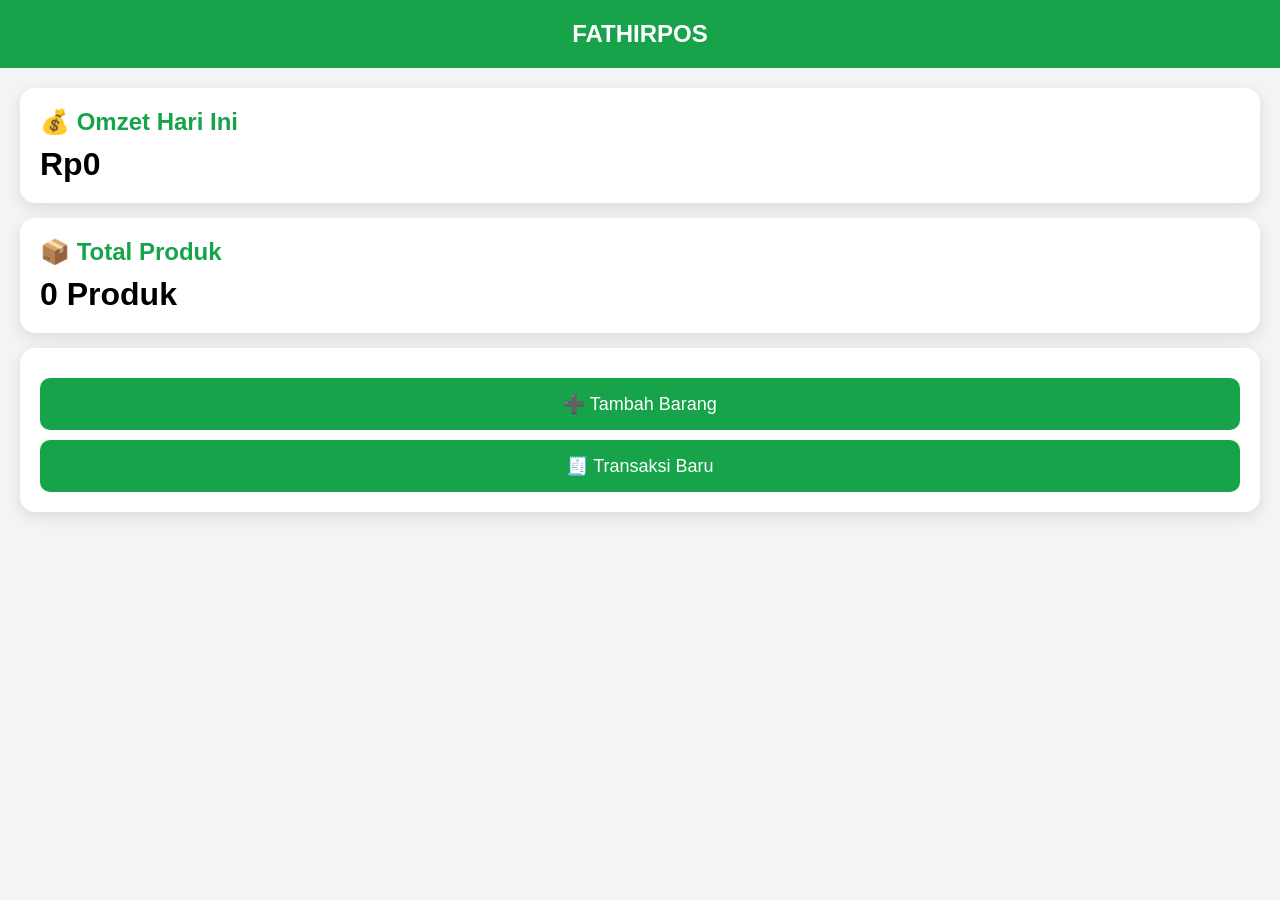
==== dashboard.html @ ef97a429 "Update dashboard.html" ====
<!DOCTYPE html>
<html lang="id">
<head>
    <meta charset="UTF-8">
    <meta name="viewport" content="width=device-width, initial-scale=1.0">
    <title>Dashboard FATHIRPOS</title>

    <style>
        *{
            margin:0;
            padding:0;
            box-sizing:border-box;
            font-family:Arial,sans-serif;
        }

        body{
            background:#f3f4f6;
        }

        header{
            background:#16a34a;
            color:white;
            padding:20px;
            text-align:center;
            font-size:24px;
            font-weight:bold;
        }

        .container{
            padding:20px;
        }

        .card{
            background:white;
            padding:20px;
            border-radius:15px;
            margin-bottom:15px;
            box-shadow:0 5px 15px rgba(0,0,0,.1);
        }

        .card h2{
            color:#16a34a;
            margin-bottom:10px;
        }

        button{
            width:100%;
            padding:15px;
            background:#16a34a;
            color:white;
            border:none;
            border-radius:10px;
            font-size:18px;
            margin-top:10px;
        }
    </style>
</head>

<body>

<header>
    FATHIRPOS
</header>

<div class="container">

    <div class="card">
        <h2>💰 Omzet Hari Ini</h2>
        <h1>Rp0</h1>
    </div>

    <div class="card">
        <h2>📦 Total Produk</h2>
        <h1 id="totalProduk">0 Produk</h1>
    </div>

    <div class="card">
        <button onclick="tambahBarang()">
    ➕ Tambah Barang
        </button>
        <button onclick="alert('Fitur segera hadir')">
            🧾 Transaksi Baru
        </button>
    </div>

</div>

<script>
function tambahBarang() {

    let nama = prompt("Nama Barang:");
    if (!nama) return;

    let harga = prompt("Harga Barang:");
    if (!harga) return;

    let stok = prompt("Stok Barang:");
    if (!stok) return;

    let produk = JSON.parse(localStorage.getItem("produk")) || [];

    produk.push({
        nama: nama,
        harga: Number(harga),
        stok: Number(stok)
    });

    localStorage.setItem("produk", JSON.stringify(produk));

    alert("Barang berhasil ditambahkan!");

    tampilProduk();
}

function tampilProduk(){

    let produk = JSON.parse(localStorage.getItem("produk")) || [];

    document.getElementById("totalProduk").innerHTML =
        produk.length + " Produk";
}

window.onload = tampilProduk;
</script></body>
</html>
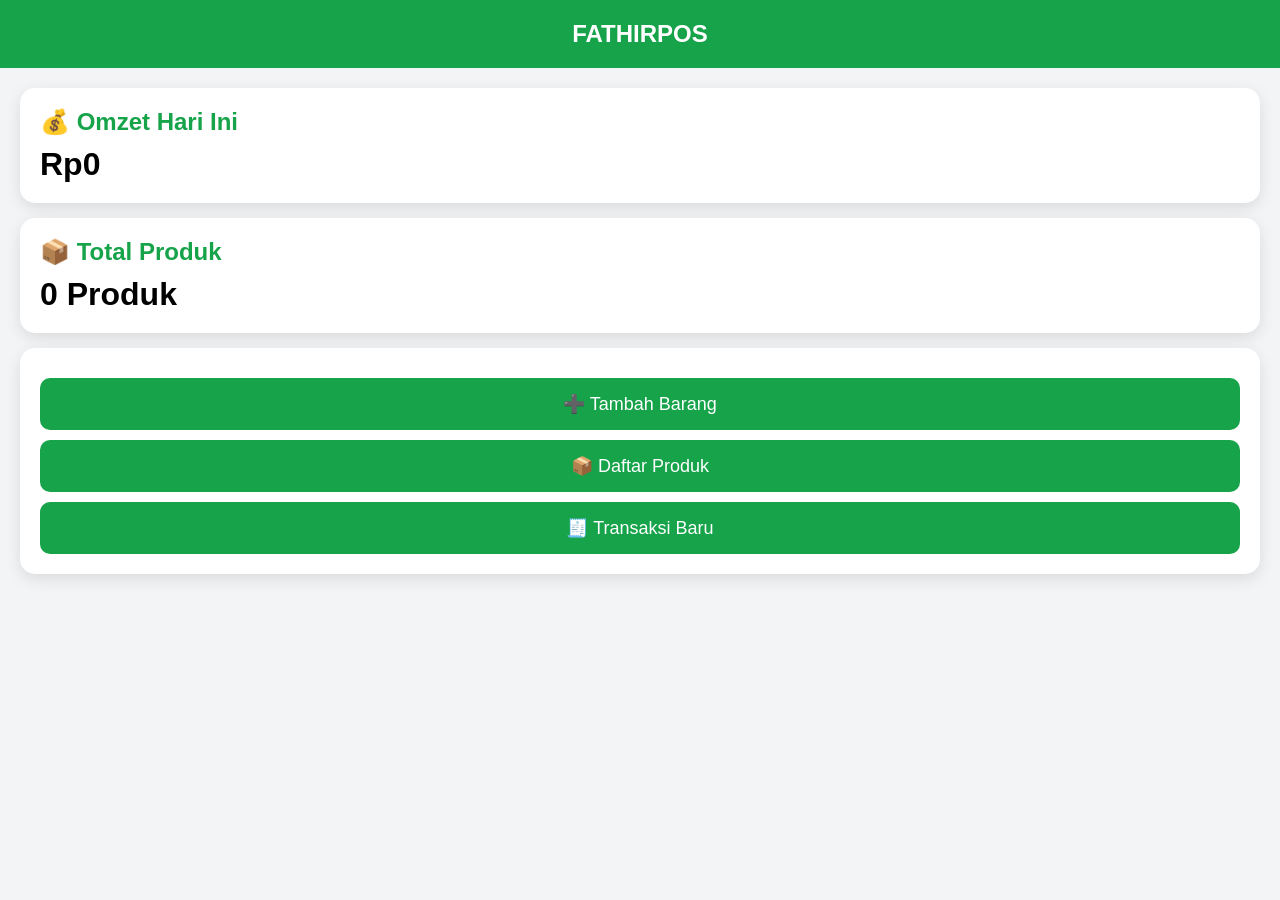
==== commit 7334a3bf: "Update dashboard.html" ====
--- a/dashboard.html
+++ b/dashboard.html
@@ -77,6 +77,9 @@
     <div class="card">
         <button onclick="tambahBarang()">
     ➕ Tambah Barang
+            <button onclick="window.location.href='produk.html'">
+📦 Daftar Produk
+            </button>
         </button>
         <button onclick="alert('Fitur segera hadir')">
             🧾 Transaksi Baru
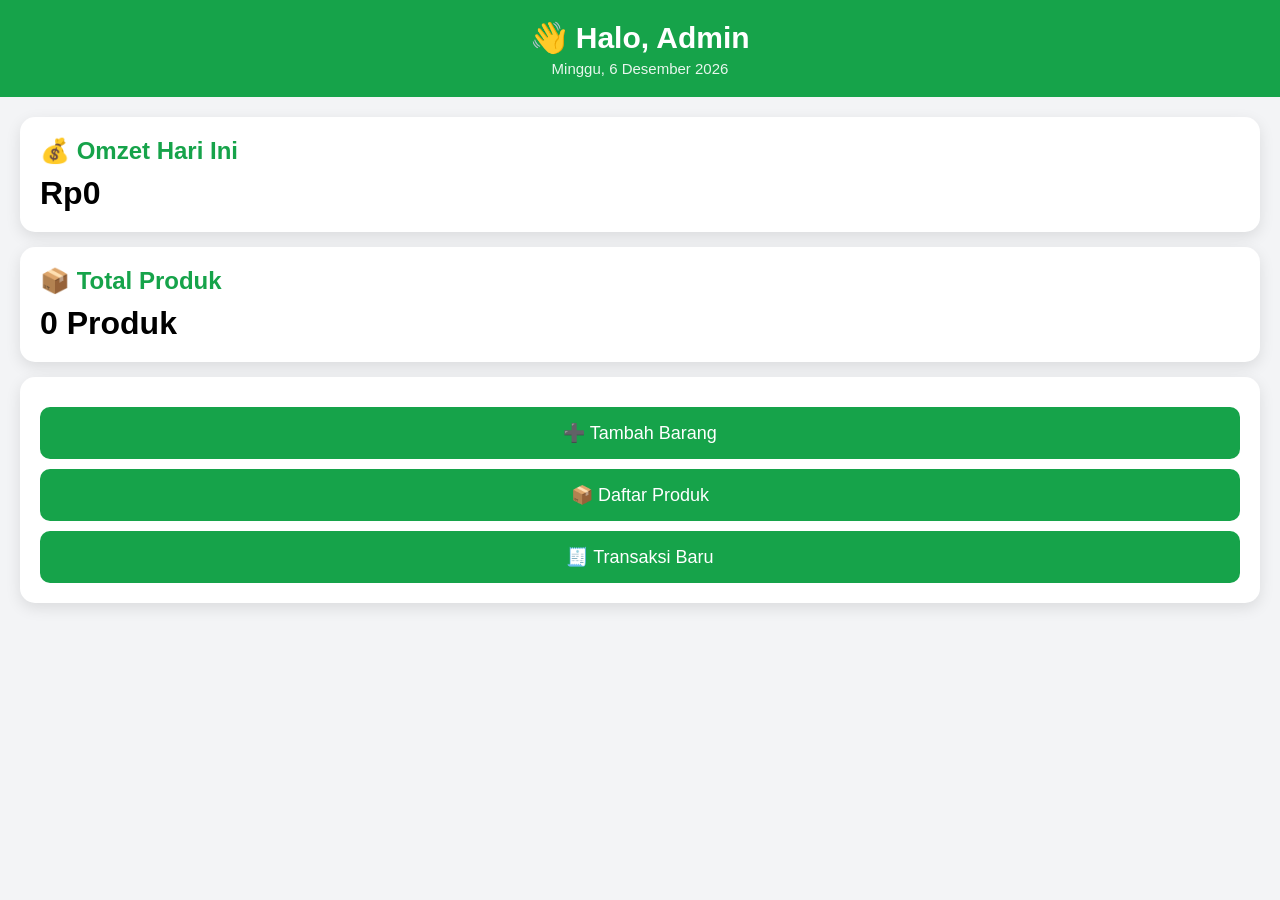
==== commit 22621df7: "Update dashboard.html" ====
--- a/dashboard.html
+++ b/dashboard.html
@@ -18,13 +18,21 @@
         }
 
         header{
-            background:#16a34a;
-            color:white;
-            padding:20px;
-            text-align:center;
-            font-size:24px;
-            font-weight:bold;
-        }
+    background:#16a34a;
+    color:white;
+    padding:20px;
+    text-align:center;
+}
+
+header h1{
+    font-size:30px;
+    margin-bottom:5px;
+}
+
+header p{
+    opacity:0.9;
+    font-size:15px;
+}
 
         .container{
             padding:20px;
@@ -59,7 +67,8 @@
 <body>
 
 <header>
-    FATHIRPOS
+    <h1>👋 Halo, Admin</h1>
+<p id="tanggal"></p>
 </header>
 
 <div class="container">
@@ -77,13 +86,15 @@
     <div class="card">
         <button onclick="tambahBarang()">
     ➕ Tambah Barang
-            <button onclick="window.location.href='produk.html'">
-📦 Daftar Produk
-            </button>
-        </button>
-        <button onclick="alert('Fitur segera hadir')">
-            🧾 Transaksi Baru
-        </button>
+</button>
+
+<button onclick="window.location.href='produk.html'">
+    📦 Daftar Produk
+</button>
+
+<button onclick="window.location.href='kasir.html'">
+    🧾 Transaksi Baru
+</button>
     </div>
 
 </div>
@@ -124,6 +135,14 @@
 }
 
 window.onload = tampilProduk;
-</script></body>
+const hari = new Date();
+
+document.getElementById("tanggal").innerHTML =
+hari.toLocaleDateString("id-ID", {
+    weekday: "long",
+    day: "numeric",
+    month: "long",
+    year: "numeric"
+});</script></body>
 </html>
 
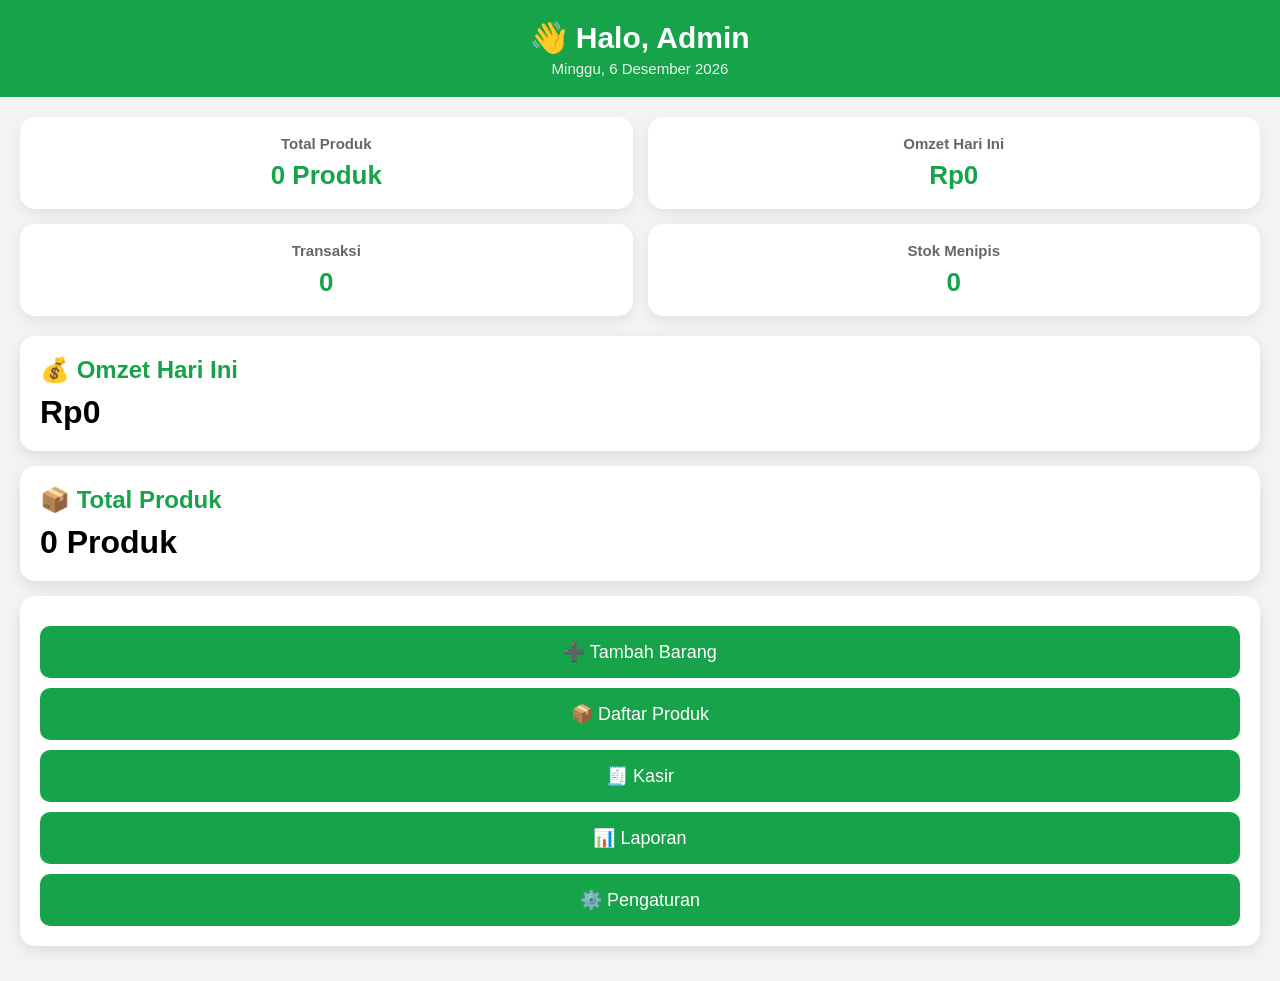
==== commit b6fa4541: "Update dashboard.html" ====
--- a/dashboard.html
+++ b/dashboard.html
@@ -61,7 +61,62 @@
             font-size:18px;
             margin-top:10px;
         }
-    </style>
+        .stats{
+    display:grid;
+    grid-template-columns:repeat(2,1fr);
+    gap:15px;
+    margin-bottom:20px;
+}
+
+.stat-card{
+    background:white;
+    padding:18px;
+    border-radius:15px;
+    box-shadow:0 5px 15px rgba(0,0,0,.08);
+    text-align:center;
+}
+
+.stat-card h3{
+    color:#666;
+    font-size:15px;
+    margin-bottom:10px;
+}
+
+.stat-card h1{
+    color:#16a34a;
+    font-size:28px;
+}
+
+.menu-title{
+    margin:20px 0 10px;
+    font-size:18px;
+    font-weight:bold;
+}
+   .stats{
+    display:grid;
+    grid-template-columns:repeat(2,1fr);
+    gap:15px;
+    margin-bottom:20px;
+}
+
+.stat-card{
+    background:white;
+    border-radius:15px;
+    padding:18px;
+    box-shadow:0 5px 15px rgba(0,0,0,.08);
+    text-align:center;
+}
+
+.stat-card h3{
+    color:#666;
+    font-size:15px;
+    margin-bottom:8px;
+}
+
+.stat-card h2{
+    color:#16a34a;
+    font-size:26px;
+} </style>
 </head>
 
 <body>
@@ -72,6 +127,29 @@
 </header>
 
 <div class="container">
+    <div class="stats">
+
+    <div class="stat-card">
+        <h3>Total Produk</h3>
+        <h2 id="totalProduk">0</h2>
+    </div>
+
+    <div class="stat-card">
+        <h3>Omzet Hari Ini</h3>
+        <h2>Rp0</h2>
+    </div>
+
+    <div class="stat-card">
+        <h3>Transaksi</h3>
+        <h2>0</h2>
+    </div>
+
+    <div class="stat-card">
+        <h3>Stok Menipis</h3>
+        <h2>0</h2>
+    </div>
+
+    </div>
 
     <div class="card">
         <h2>💰 Omzet Hari Ini</h2>
@@ -93,7 +171,15 @@
 </button>
 
 <button onclick="window.location.href='kasir.html'">
-    🧾 Transaksi Baru
+    🧾 Kasir
+</button>
+
+<button onclick="window.location.href='laporan.html'">
+    📊 Laporan
+</button>
+
+<button onclick="window.location.href='pengaturan.html'">
+    ⚙️ Pengaturan
 </button>
     </div>
 
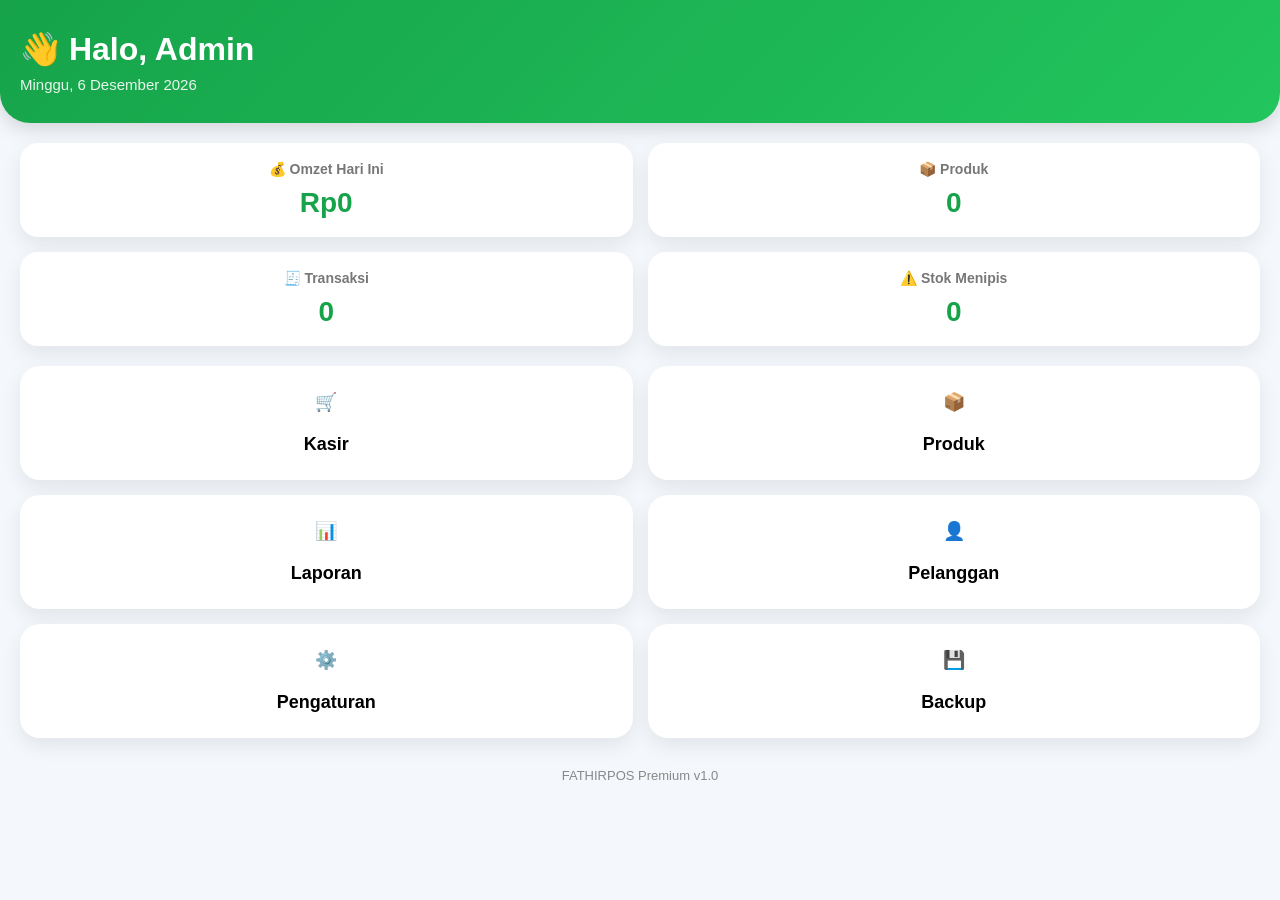
==== commit c7df685c: "Update dashboard.html" ====
--- a/dashboard.html
+++ b/dashboard.html
@@ -1,234 +1,245 @@
 <!DOCTYPE html>
 <html lang="id">
 <head>
-    <meta charset="UTF-8">
-    <meta name="viewport" content="width=device-width, initial-scale=1.0">
-    <title>Dashboard FATHIRPOS</title>
-
-    <style>
-        *{
-            margin:0;
-            padding:0;
-            box-sizing:border-box;
-            font-family:Arial,sans-serif;
-        }
-
-        body{
-            background:#f3f4f6;
-        }
-
-        header{
-    background:#16a34a;
-    color:white;
-    padding:20px;
-    text-align:center;
+<meta charset="UTF-8">
+<meta name="viewport" content="width=device-width, initial-scale=1.0">
+
+<title>FATHIRPOS Dashboard</title>
+
+<style>
+
+*{
+margin:0;
+padding:0;
+box-sizing:border-box;
+font-family:Arial,sans-serif;
+}
+
+body{
+background:#f4f7fb;
+color:#222;
+}
+
+header{
+background:linear-gradient(135deg,#16a34a,#22c55e);
+color:white;
+padding:30px 20px;
+border-radius:0 0 30px 30px;
+box-shadow:0 5px 20px rgba(0,0,0,.15);
 }
 
 header h1{
-    font-size:30px;
-    margin-bottom:5px;
+font-size:32px;
+margin-bottom:8px;
 }
 
 header p{
-    opacity:0.9;
-    font-size:15px;
-}
-
-        .container{
-            padding:20px;
-        }
-
-        .card{
-            background:white;
-            padding:20px;
-            border-radius:15px;
-            margin-bottom:15px;
-            box-shadow:0 5px 15px rgba(0,0,0,.1);
-        }
-
-        .card h2{
-            color:#16a34a;
-            margin-bottom:10px;
-        }
-
-        button{
-            width:100%;
-            padding:15px;
-            background:#16a34a;
-            color:white;
-            border:none;
-            border-radius:10px;
-            font-size:18px;
-            margin-top:10px;
-        }
-        .stats{
-    display:grid;
-    grid-template-columns:repeat(2,1fr);
-    gap:15px;
-    margin-bottom:20px;
+opacity:.9;
+font-size:15px;
+}
+
+.container{
+padding:20px;
+}
+
+.stats{
+display:grid;
+grid-template-columns:repeat(2,1fr);
+gap:15px;
+margin-bottom:20px;
 }
 
 .stat-card{
-    background:white;
-    padding:18px;
-    border-radius:15px;
-    box-shadow:0 5px 15px rgba(0,0,0,.08);
-    text-align:center;
+background:white;
+padding:18px;
+border-radius:18px;
+box-shadow:0 8px 20px rgba(0,0,0,.08);
+text-align:center;
+transition:.3s;
+}
+
+.stat-card:hover{
+transform:translateY(-5px);
 }
 
 .stat-card h3{
-    color:#666;
-    font-size:15px;
-    margin-bottom:10px;
-}
-
-.stat-card h1{
-    color:#16a34a;
-    font-size:28px;
-}
-
-.menu-title{
-    margin:20px 0 10px;
-    font-size:18px;
-    font-weight:bold;
-}
-   .stats{
-    display:grid;
-    grid-template-columns:repeat(2,1fr);
-    gap:15px;
-    margin-bottom:20px;
-}
-
-.stat-card{
-    background:white;
-    border-radius:15px;
-    padding:18px;
-    box-shadow:0 5px 15px rgba(0,0,0,.08);
-    text-align:center;
-}
-
-.stat-card h3{
-    color:#666;
-    font-size:15px;
-    margin-bottom:8px;
+font-size:14px;
+color:#777;
+margin-bottom:10px;
 }
 
 .stat-card h2{
-    color:#16a34a;
-    font-size:26px;
-} </style>
+color:#16a34a;
+font-size:28px;
+}
+
+.menu{
+display:grid;
+grid-template-columns:repeat(2,1fr);
+gap:15px;
+}
+
+.menu button{
+background:white;
+border:none;
+border-radius:20px;
+padding:25px 15px;
+box-shadow:0 8px 20px rgba(0,0,0,.08);
+font-size:18px;
+font-weight:bold;
+cursor:pointer;
+transition:.3s;
+}
+
+.menu button:hover{
+background:#16a34a;
+color:white;
+transform:scale(1.03);
+}
+
+.footer{
+margin-top:30px;
+text-align:center;
+color:#888;
+font-size:13px;
+padding-bottom:20px;
+}
+
+@media(max-width:600px){
+
+header h1{
+font-size:28px;
+}
+
+.menu button{
+padding:20px 10px;
+font-size:16px;
+}
+
+}
+
+</style>
 </head>
 
 <body>
 
 <header>
-    <h1>👋 Halo, Admin</h1>
+
+<h1>👋 Halo, Admin</h1>
+
 <p id="tanggal"></p>
+
 </header>
 
 <div class="container">
-    <div class="stats">
-
-    <div class="stat-card">
-        <h3>Total Produk</h3>
-        <h2 id="totalProduk">0</h2>
-    </div>
-
-    <div class="stat-card">
-        <h3>Omzet Hari Ini</h3>
-        <h2>Rp0</h2>
-    </div>
-
-    <div class="stat-card">
-        <h3>Transaksi</h3>
-        <h2>0</h2>
-    </div>
-
-    <div class="stat-card">
-        <h3>Stok Menipis</h3>
-        <h2>0</h2>
-    </div>
-
-    </div>
-
-    <div class="card">
-        <h2>💰 Omzet Hari Ini</h2>
-        <h1>Rp0</h1>
-    </div>
-
-    <div class="card">
-        <h2>📦 Total Produk</h2>
-        <h1 id="totalProduk">0 Produk</h1>
-    </div>
-
-    <div class="card">
-        <button onclick="tambahBarang()">
-    ➕ Tambah Barang
+
+<div class="stats">
+
+<div class="stat-card">
+<h3>💰 Omzet Hari Ini</h3>
+<h2 id="omzet">Rp0</h2>
+</div>
+
+<div class="stat-card">
+<h3>📦 Produk</h3>
+<h2 id="produk">0</h2>
+</div>
+
+<div class="stat-card">
+<h3>🧾 Transaksi</h3>
+<h2 id="transaksi">0</h2>
+</div>
+
+<div class="stat-card">
+<h3>⚠️ Stok Menipis</h3>
+<h2 id="stok">0</h2>
+</div>
+
+</div>
+<div class="menu">
+
+<button onclick="window.location.href='kasir.html'">
+🛒<br><br>Kasir
 </button>
 
 <button onclick="window.location.href='produk.html'">
-    📦 Daftar Produk
-</button>
-
-<button onclick="window.location.href='kasir.html'">
-    🧾 Kasir
+📦<br><br>Produk
 </button>
 
 <button onclick="window.location.href='laporan.html'">
-    📊 Laporan
+📊<br><br>Laporan
+</button>
+
+<button onclick="window.location.href='pelanggan.html'">
+👤<br><br>Pelanggan
 </button>
 
 <button onclick="window.location.href='pengaturan.html'">
-    ⚙️ Pengaturan
-</button>
-    </div>
+⚙️<br><br>Pengaturan
+</button>
+
+<button onclick="backupData()">
+💾<br><br>Backup
+</button>
+
+</div>
+
+<div class="footer">
+FATHIRPOS Premium v1.0
+</div>
 
 </div>
 
 <script>
-function tambahBarang() {
-
-    let nama = prompt("Nama Barang:");
-    if (!nama) return;
-
-    let harga = prompt("Harga Barang:");
-    if (!harga) return;
-
-    let stok = prompt("Stok Barang:");
-    if (!stok) return;
-
-    let produk = JSON.parse(localStorage.getItem("produk")) || [];
-
-    produk.push({
-        nama: nama,
-        harga: Number(harga),
-        stok: Number(stok)
-    });
-
-    localStorage.setItem("produk", JSON.stringify(produk));
-
-    alert("Barang berhasil ditambahkan!");
-
-    tampilProduk();
-}
-
-function tampilProduk(){
-
-    let produk = JSON.parse(localStorage.getItem("produk")) || [];
-
-    document.getElementById("totalProduk").innerHTML =
-        produk.length + " Produk";
-}
-
-window.onload = tampilProduk;
+
+function loadDashboard(){
+
+let daftarProduk =
+JSON.parse(localStorage.getItem("produk")) || [];
+
+document.getElementById("produk").innerHTML =
+daftarProduk.length;
+
+document.getElementById("transaksi").innerHTML =
+localStorage.getItem("transaksi") || 0;
+
+let stokMenipis = 0;
+
+daftarProduk.forEach(item=>{
+if(item.stok<=5){
+stokMenipis++;
+}
+});
+
+document.getElementById("stok").innerHTML =
+stokMenipis;
+
+}
+
+function backupData(){
+
+alert("Fitur Backup segera hadir 🚀");
+
+}
+
 const hari = new Date();
 
 document.getElementById("tanggal").innerHTML =
-hari.toLocaleDateString("id-ID", {
-    weekday: "long",
-    day: "numeric",
-    month: "long",
-    year: "numeric"
-});</script></body>
+hari.toLocaleDateString("id-ID",{
+
+weekday:"long",
+day:"numeric",
+month:"long",
+year:"numeric"
+
+});
+
+window.onload = loadDashboard;
+    document.getElementById("omzet").innerHTML =
+"Rp" + Number(localStorage.getItem("omzet") || 0)
+.toLocaleString("id-ID");
+
+</script>
+
+</body>
 </html>
-
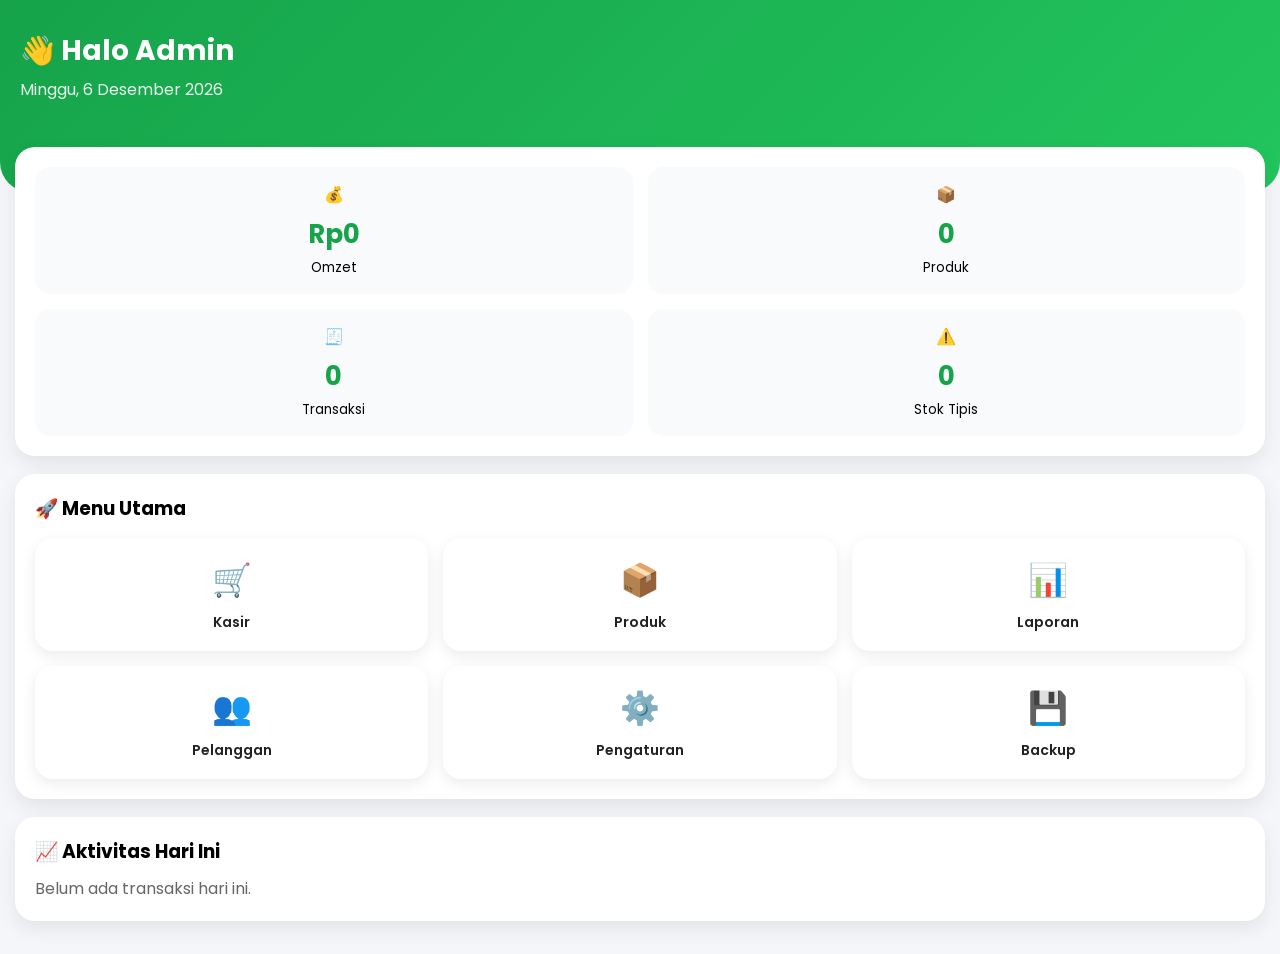
==== commit 45be2a0e: "Update dashboard.html" ====
--- a/dashboard.html
+++ b/dashboard.html
@@ -1,10 +1,17 @@
 <!DOCTYPE html>
 <html lang="id">
 <head>
+
 <meta charset="UTF-8">
-<meta name="viewport" content="width=device-width, initial-scale=1.0">
-
-<title>FATHIRPOS Dashboard</title>
+<meta name="viewport" content="width=device-width, initial-scale=1">
+
+<title>FATHIRPOS</title>
+
+<link rel="preconnect" href="https://fonts.googleapis.com">
+
+<link rel="preconnect" href="https://fonts.gstatic.com" crossorigin>
+
+<link href="https://fonts.googleapis.com/css2?family=Poppins:wght@400;500;600;700&display=swap" rel="stylesheet">
 
 <style>
 
@@ -12,232 +19,279 @@
 margin:0;
 padding:0;
 box-sizing:border-box;
-font-family:Arial,sans-serif;
+font-family:'Poppins',sans-serif;
 }
 
 body{
-background:#f4f7fb;
+background:#f4f6f9;
+}
+
+.header{
+
+background:linear-gradient(135deg,#16a34a,#22c55e);
+
+padding:30px 20px 90px;
+
+color:white;
+
+border-radius:0 0 30px 30px;
+
+}
+
+.header h1{
+
+font-size:28px;
+
+margin-bottom:5px;
+
+}
+
+.header p{
+
+opacity:.9;
+
+}
+
+.content{
+
+margin-top:-60px;
+
+padding:15px;
+
+}
+
+.card{
+
+background:white;
+
+border-radius:20px;
+
+padding:20px;
+
+box-shadow:0 8px 20px rgba(0,0,0,.08);
+
+margin-bottom:18px;
+
+}
+
+.grid{
+
+display:grid;
+
+grid-template-columns:repeat(2,1fr);
+
+gap:15px;
+
+}
+
+.stat{
+
+background:#f9fafb;
+
+padding:15px;
+
+border-radius:15px;
+
+text-align:center;
+
+}
+
+.stat h2{
+
+color:#16a34a;
+
+font-size:26px;
+
+margin-top:8px;
+
+}
+
+.menu{
+
+display:grid;
+
+grid-template-columns:repeat(3,1fr);
+
+gap:15px;
+
+margin-top:15px;
+
+}
+
+.menu a{
+
+text-decoration:none;
+
+background:white;
+
+border-radius:18px;
+
+padding:18px 10px;
+
+text-align:center;
+
+box-shadow:0 5px 15px rgba(0,0,0,.08);
+
 color:#222;
-}
-
-header{
-background:linear-gradient(135deg,#16a34a,#22c55e);
-color:white;
-padding:30px 20px;
-border-radius:0 0 30px 30px;
-box-shadow:0 5px 20px rgba(0,0,0,.15);
-}
-
-header h1{
+
+font-size:14px;
+
+font-weight:600;
+
+}
+
+.icon{
+
 font-size:32px;
+
+display:block;
+
 margin-bottom:8px;
-}
-
-header p{
-opacity:.9;
-font-size:15px;
-}
-
-.container{
-padding:20px;
-}
-
-.stats{
-display:grid;
-grid-template-columns:repeat(2,1fr);
-gap:15px;
-margin-bottom:20px;
-}
-
-.stat-card{
-background:white;
-padding:18px;
-border-radius:18px;
-box-shadow:0 8px 20px rgba(0,0,0,.08);
-text-align:center;
-transition:.3s;
-}
-
-.stat-card:hover{
-transform:translateY(-5px);
-}
-
-.stat-card h3{
-font-size:14px;
-color:#777;
-margin-bottom:10px;
-}
-
-.stat-card h2{
-color:#16a34a;
-font-size:28px;
-}
-
-.menu{
-display:grid;
-grid-template-columns:repeat(2,1fr);
-gap:15px;
-}
-
-.menu button{
-background:white;
-border:none;
-border-radius:20px;
-padding:25px 15px;
-box-shadow:0 8px 20px rgba(0,0,0,.08);
-font-size:18px;
-font-weight:bold;
-cursor:pointer;
-transition:.3s;
-}
-
-.menu button:hover{
-background:#16a34a;
-color:white;
-transform:scale(1.03);
-}
-
-.footer{
-margin-top:30px;
-text-align:center;
-color:#888;
-font-size:13px;
-padding-bottom:20px;
-}
-
-@media(max-width:600px){
-
-header h1{
-font-size:28px;
-}
-
-.menu button{
-padding:20px 10px;
-font-size:16px;
-}
 
 }
 
 </style>
+
 </head>
 
 <body>
 
-<header>
-
-<h1>👋 Halo, Admin</h1>
+<div class="header">
+
+<h1>👋 Halo Admin</h1>
 
 <p id="tanggal"></p>
 
-</header>
-
-<div class="container">
-
-<div class="stats">
-
-<div class="stat-card">
-<h3>💰 Omzet Hari Ini</h3>
+</div>
+
+<div class="content">
+
+<div class="card">
+
+<div class="grid">
+
+<div class="stat">
+
+💰
+
 <h2 id="omzet">Rp0</h2>
-</div>
-
-<div class="stat-card">
-<h3>📦 Produk</h3>
+
+<small>Omzet</small>
+
+</div>
+
+<div class="stat">
+
+📦
+
 <h2 id="produk">0</h2>
-</div>
-
-<div class="stat-card">
-<h3>🧾 Transaksi</h3>
-<h2 id="transaksi">0</h2>
-</div>
-
-<div class="stat-card">
-<h3>⚠️ Stok Menipis</h3>
+
+<small>Produk</small>
+
+</div>
+
+<div class="stat">
+
+🧾
+
+<h2 id="trx">0</h2>
+
+<small>Transaksi</small>
+
+</div>
+
+<div class="stat">
+
+⚠️
+
 <h2 id="stok">0</h2>
-</div>
-
-</div>
+
+<small>Stok Tipis</small>
+
+</div>
+
+</div>
+
+</div>
+<div class="card">
+
+<h3 style="margin-bottom:15px;">🚀 Menu Utama</h3>
+
 <div class="menu">
 
-<button onclick="window.location.href='kasir.html'">
-🛒<br><br>Kasir
-</button>
-
-<button onclick="window.location.href='produk.html'">
-📦<br><br>Produk
-</button>
-
-<button onclick="window.location.href='laporan.html'">
-📊<br><br>Laporan
-</button>
-
-<button onclick="window.location.href='pelanggan.html'">
-👤<br><br>Pelanggan
-</button>
-
-<button onclick="window.location.href='pengaturan.html'">
-⚙️<br><br>Pengaturan
-</button>
-
-<button onclick="backupData()">
-💾<br><br>Backup
-</button>
-
-</div>
-
-<div class="footer">
-FATHIRPOS Premium v1.0
+<a href="kasir.html">
+<span class="icon">🛒</span>
+Kasir
+</a>
+
+<a href="produk.html">
+<span class="icon">📦</span>
+Produk
+</a>
+
+<a href="laporan.html">
+<span class="icon">📊</span>
+Laporan
+</a>
+
+<a href="#">
+<span class="icon">👥</span>
+Pelanggan
+</a>
+
+<a href="#">
+<span class="icon">⚙️</span>
+Pengaturan
+</a>
+
+<a href="#">
+<span class="icon">💾</span>
+Backup
+</a>
+
+</div>
+
+</div>
+
+<div class="card">
+
+<h3>📈 Aktivitas Hari Ini</h3>
+
+<p style="margin-top:10px;color:#666;">
+Belum ada transaksi hari ini.
+</p>
+
 </div>
 
 </div>
 
 <script>
 
-function loadDashboard(){
-
-let daftarProduk =
+const produk =
 JSON.parse(localStorage.getItem("produk")) || [];
 
 document.getElementById("produk").innerHTML =
-daftarProduk.length;
-
-document.getElementById("transaksi").innerHTML =
+produk.length;
+
+let stokTipis = produk.filter(p => p.stok <= 5).length;
+
+document.getElementById("stok").innerHTML =
+stokTipis;
+
+document.getElementById("omzet").innerHTML =
+"Rp" + Number(localStorage.getItem("omzet") || 0)
+.toLocaleString("id-ID");
+
+document.getElementById("trx").innerHTML =
 localStorage.getItem("transaksi") || 0;
 
-let stokMenipis = 0;
-
-daftarProduk.forEach(item=>{
-if(item.stok<=5){
-stokMenipis++;
-}
-});
-
-document.getElementById("stok").innerHTML =
-stokMenipis;
-
-}
-
-function backupData(){
-
-alert("Fitur Backup segera hadir 🚀");
-
-}
-
-const hari = new Date();
-
 document.getElementById("tanggal").innerHTML =
-hari.toLocaleDateString("id-ID",{
-
+new Date().toLocaleDateString("id-ID",{
 weekday:"long",
 day:"numeric",
 month:"long",
 year:"numeric"
-
 });
-
-window.onload = loadDashboard;
-    document.getElementById("omzet").innerHTML =
-"Rp" + Number(localStorage.getItem("omzet") || 0)
-.toLocaleString("id-ID");
 
 </script>
 
